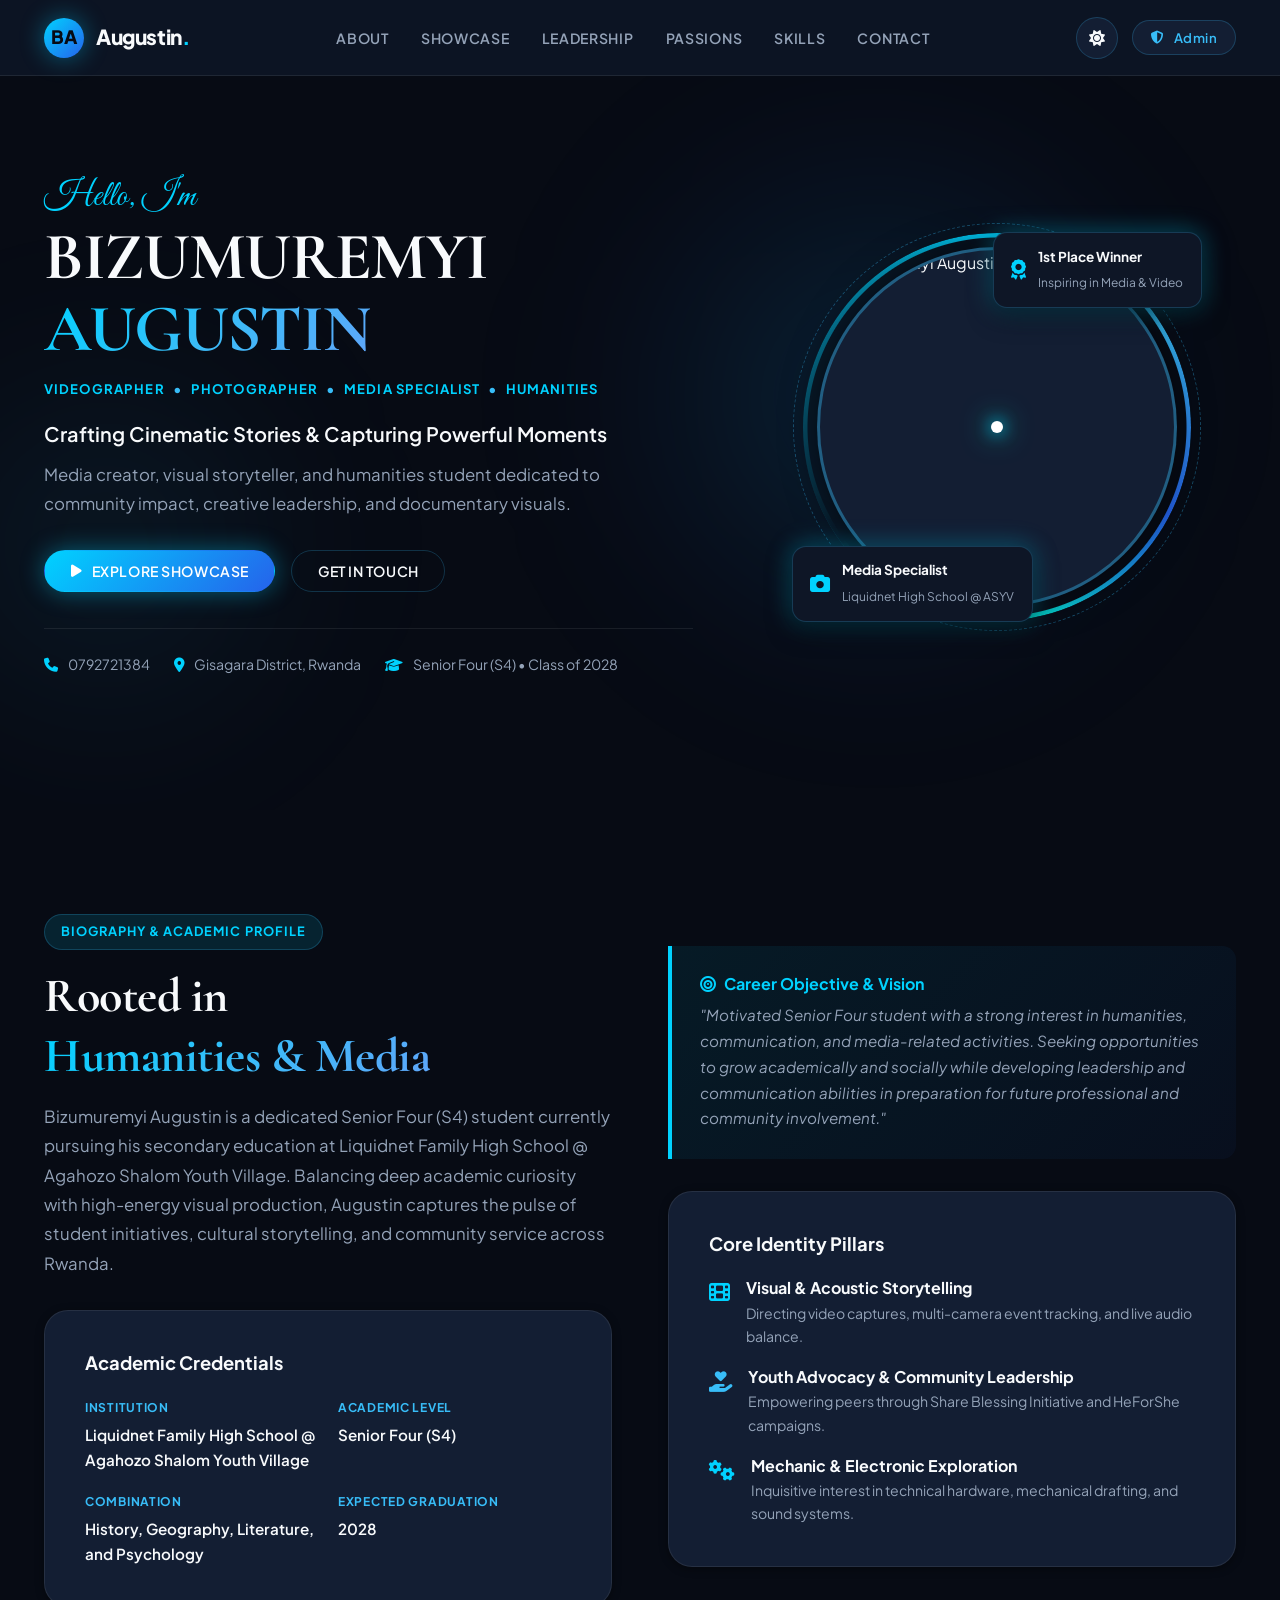
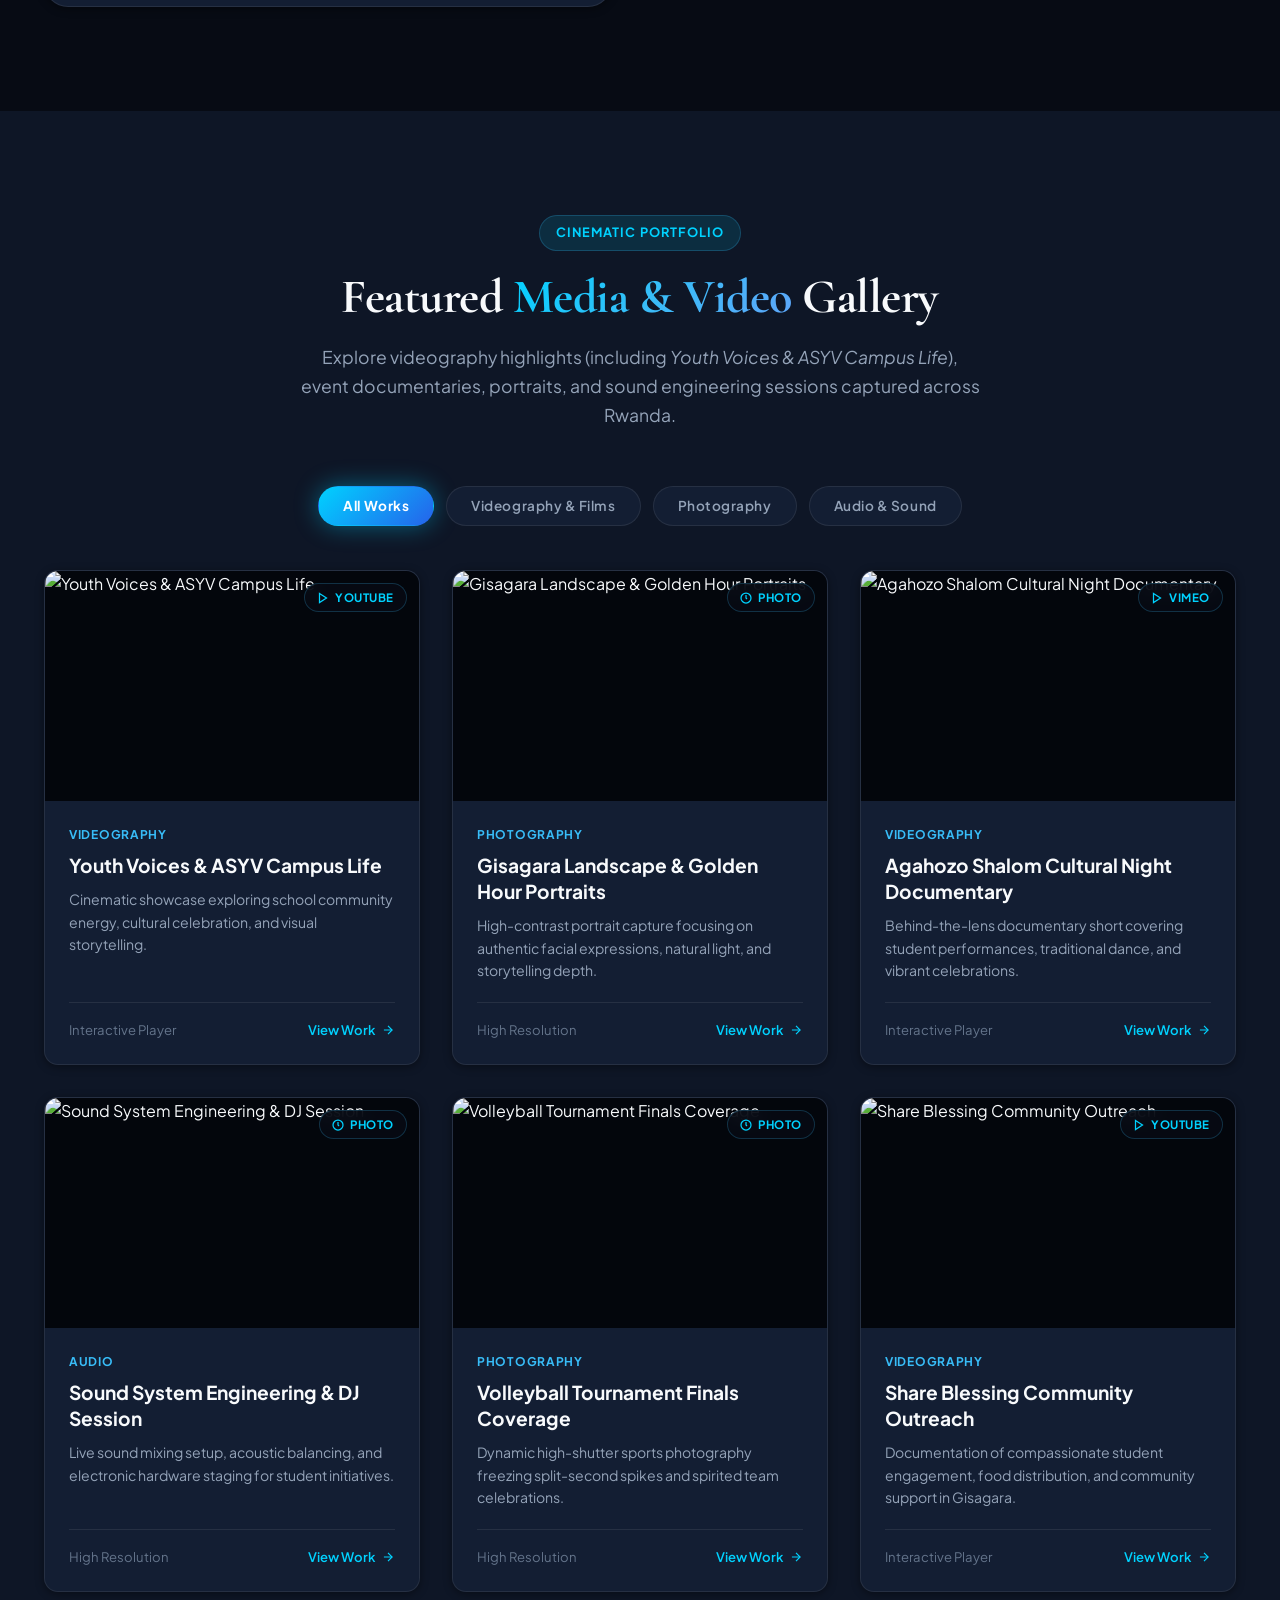
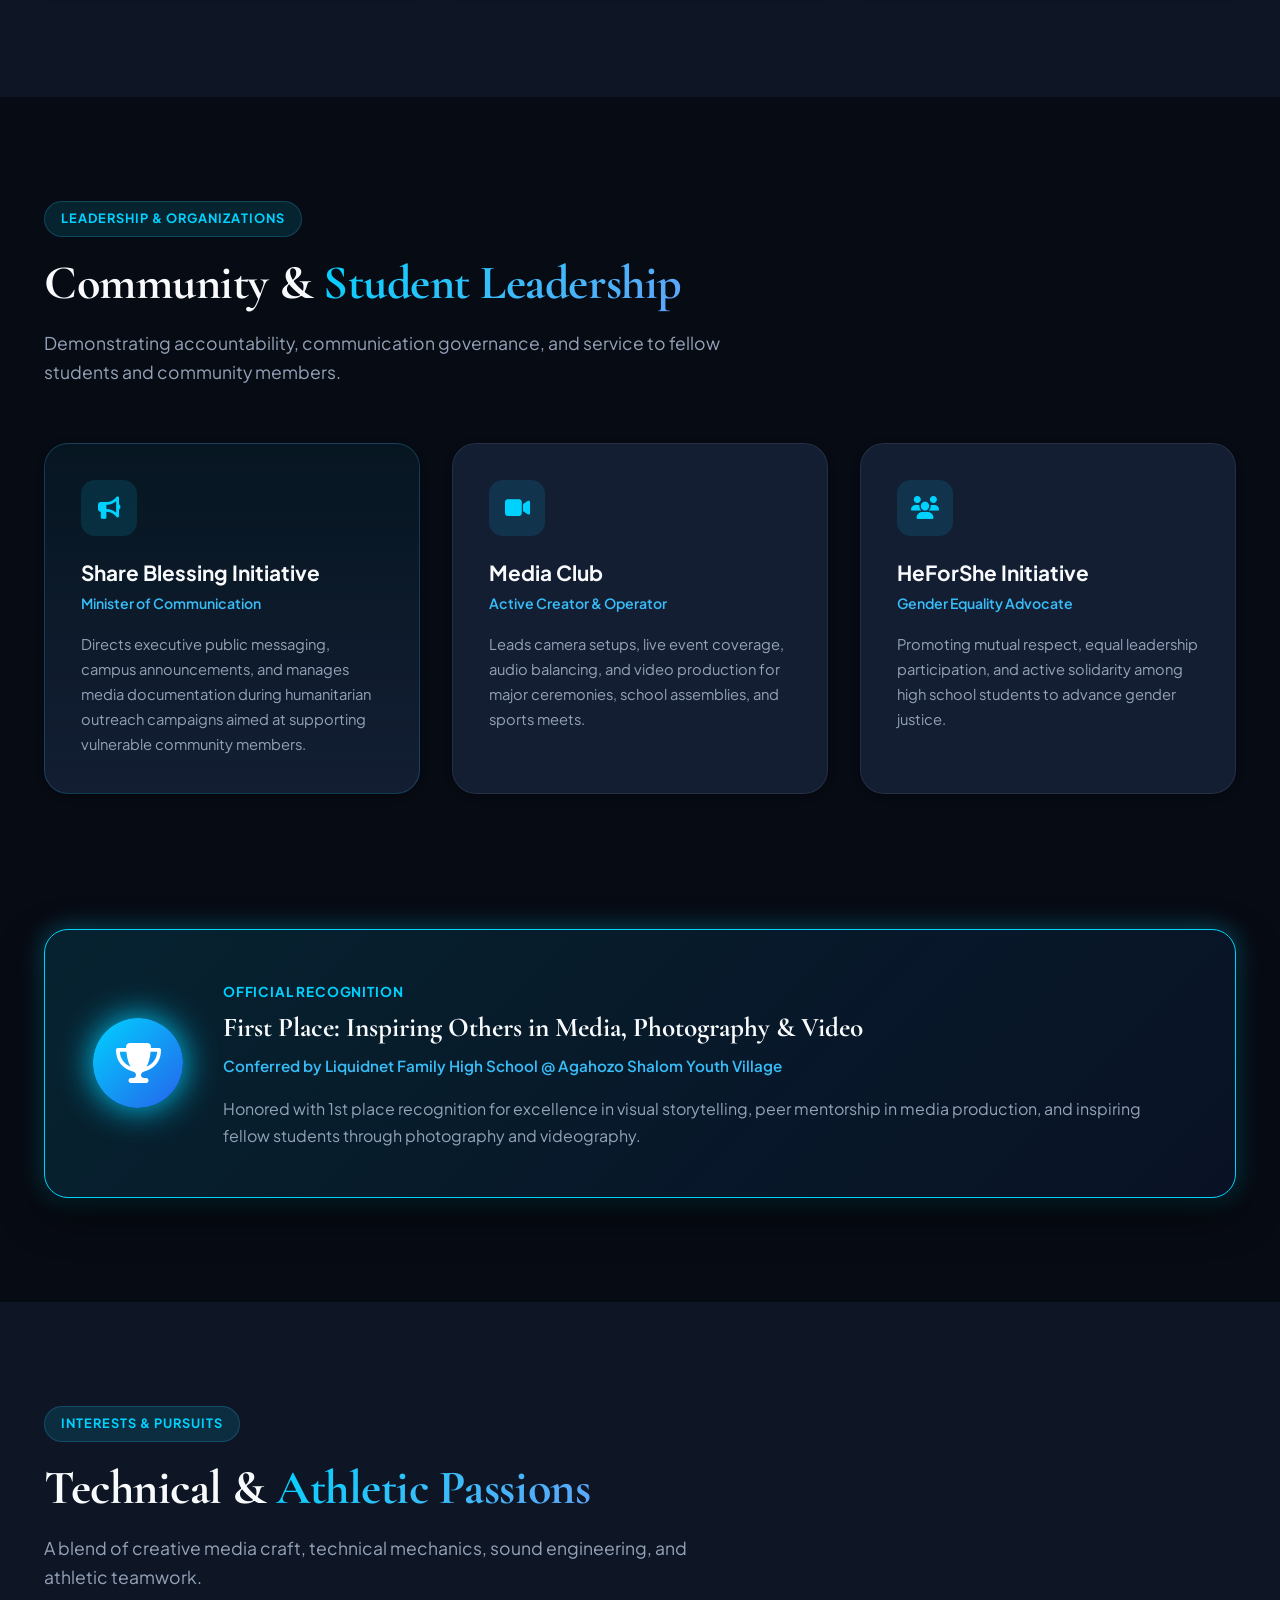
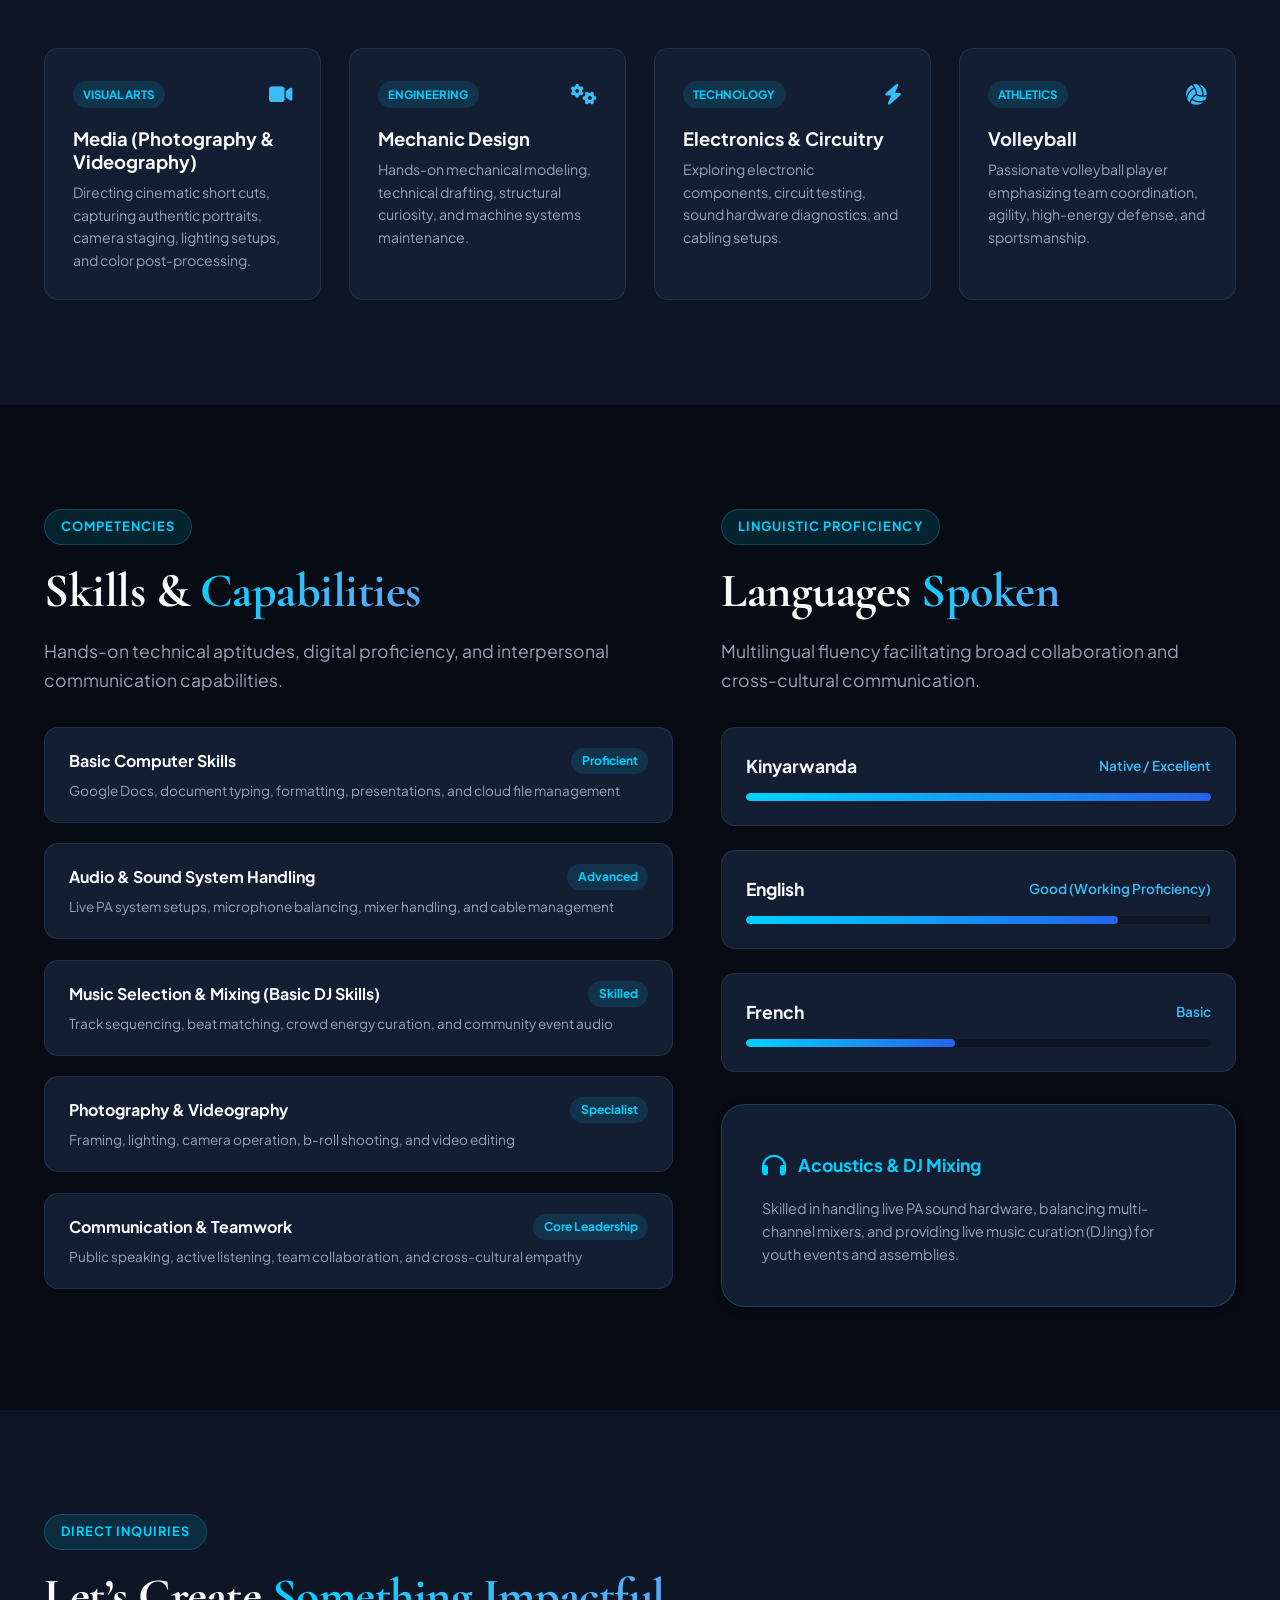
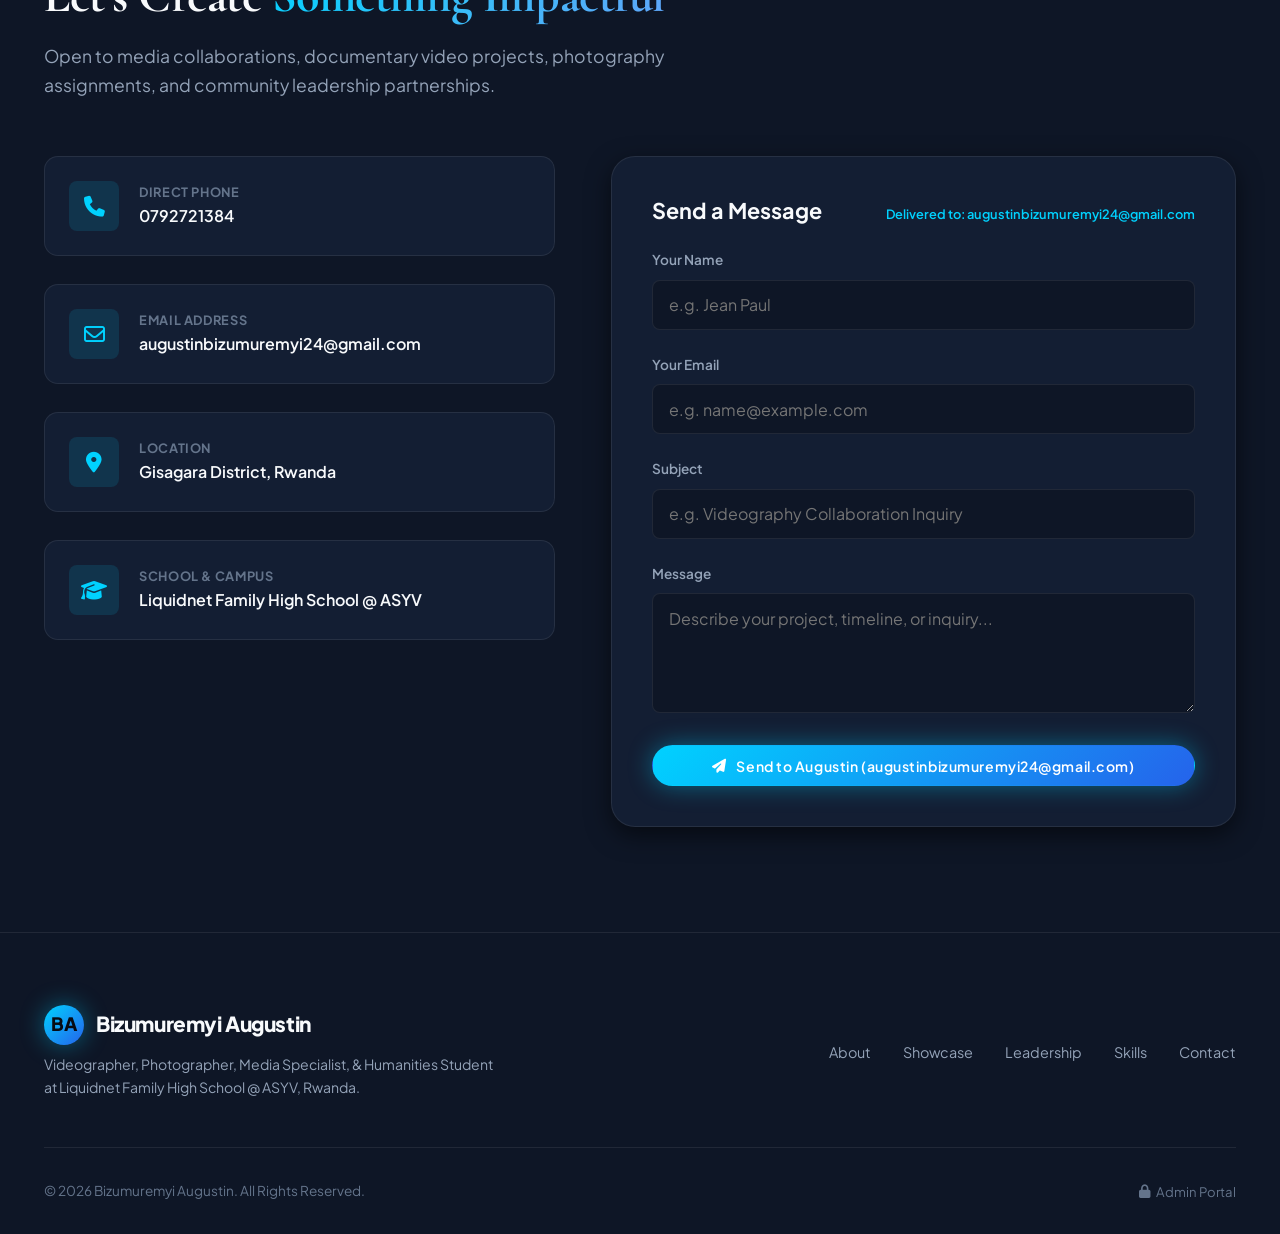
==== admin.html @ 3711e650 "My first commit" ====
<!DOCTYPE html>
<html lang="en">
<head>
  <meta charset="UTF-8">
  <meta name="viewport" content="width=device-width, initial-scale=1.0">
  <title>Admin Dashboard & Content Editor | Bizumuremyi Augustin Portfolio</title>
  <link rel="preconnect" href="https://fonts.googleapis.com">
  <link rel="preconnect" href="https://fonts.gstatic.com" crossorigin>
  <link href="https://fonts.googleapis.com/css2?family=Cormorant+Garamond:wght@600;700&family=Great+Vibes&family=Plus+Jakarta+Sans:wght@300;400;500;600;700;800&display=swap" rel="stylesheet">
  <link rel="stylesheet" href="https://cdnjs.cloudflare.com/ajax/libs/font-awesome/6.5.1/css/all.min.css">
  <link rel="icon" type="image/svg+xml" href="assets/favicon.svg">
  <link rel="stylesheet" href="css/admin.css">
</head>
<body class="admin-body">

  <!-- Top Admin Navigation Bar -->
  <header class="admin-topbar">
    <div class="topbar-left">
      <div class="admin-badge">
        <i class="fa-solid fa-shield-halved"></i>
        <span>ADMIN CMS</span>
      </div>
      <h1 class="topbar-title">Augustin E-Portfolio Editor</h1>
    </div>

    <div class="topbar-actions">
      <span id="supabaseStatusIndicator" class="status-indicator synced">
        <i class="fa-solid fa-cloud"></i>
        <span>Supabase: Connected</span>
      </span>
      <a href="index.html" target="_blank" class="btn btn-secondary btn-sm" title="Open public portfolio">
        <i class="fa-solid fa-arrow-up-right-from-square"></i>
        <span>View Live Site</span>
      </a>
      <button type="button" id="saveAllBtn" class="btn btn-primary btn-sm">
        <i class="fa-solid fa-floppy-disk"></i>
        <span>Save All Changes</span>
      </button>
      <button type="button" id="adminLogoutBtn" class="btn btn-outline btn-sm" title="Sign out of admin panel">
        <i class="fa-solid fa-right-from-bracket"></i>
        <span>Logout</span>
      </button>
    </div>
  </header>

  <div class="admin-layout">
    <!-- Sidebar Navigation -->
    <aside class="admin-sidebar">
      <div class="sidebar-user">
        <img src="https://images.unsplash.com/photo-1534528741775-53994a69daeb?auto=format&fit=crop&w=400&q=80" id="sidebarAvatar" alt="Admin Avatar" class="sidebar-avatar">
        <div>
          <strong id="sidebarUserName">Bizumuremyi Augustin</strong>
          <span class="user-role">Administrator</span>
        </div>
      </div>

      <nav class="sidebar-menu">
        <a href="#secHero" class="menu-item active"><i class="fa-solid fa-house-user"></i> Hero & Identity</a>
        <a href="#secMedia" class="menu-item"><i class="fa-solid fa-photo-film"></i> Upload & Media Showcase</a>
        <a href="#secAbout" class="menu-item"><i class="fa-solid fa-user-graduate"></i> About & Academics</a>
        <a href="#secSkills" class="menu-item"><i class="fa-solid fa-chart-simple"></i> Skills & Passions</a>
        <a href="#secLeadership" class="menu-item"><i class="fa-solid fa-users"></i> Clubs & Leadership</a>
        <a href="#secAchievements" class="menu-item"><i class="fa-solid fa-award"></i> Awards & Recognition</a>
        <a href="#secContact" class="menu-item"><i class="fa-solid fa-address-book"></i> Contact & Email</a>
        <a href="#secSupabase" class="menu-item"><i class="fa-solid fa-database"></i> Supabase Cloud Sync</a>
      </nav>

      <div class="sidebar-footer">
        <button type="button" id="resetDefaultsBtn" class="btn-text-danger">
          <i class="fa-solid fa-rotate-left"></i>
          <span>Reset Default Data</span>
        </button>
      </div>
    </aside>

    <!-- Main Content Editor -->
    <main class="admin-main">
      <form id="portfolioAdminForm" class="portfolio-admin-form">

        <!-- SECTION 1: HERO & PERSONAL IDENTITY -->
        <section id="secHero" class="editor-card">
          <div class="card-header">
            <div>
              <h2 class="card-title"><i class="fa-solid fa-house-user blue-icon"></i> Hero & Personal Identity</h2>
              <p class="card-subtitle">Manage greeting, headline, hero bio, and profile picture with revolving bright blue ring.</p>
            </div>
          </div>

          <div class="card-body">
            <div class="form-row-2">
              <div class="form-group">
                <label for="inputHeroGreeting">Script Greeting</label>
                <input type="text" id="inputHeroGreeting" class="form-input" placeholder="Hello, I'm">
              </div>
              <div class="form-group">
                <label for="inputHeroName">Full Name</label>
                <input type="text" id="inputHeroName" class="form-input" placeholder="Bizumuremyi Augustin">
              </div>
            </div>

            <div class="form-group">
              <label for="inputHeroRole">Professional Role & Vibe</label>
              <input type="text" id="inputHeroRole" class="form-input" placeholder="Videographer, Photographer, Media Specialist, & Humanities Student">
            </div>

            <div class="form-group">
              <label for="inputHeroHeadline">Dynamic Hero Headline</label>
              <input type="text" id="inputHeroHeadline" class="form-input" placeholder="Crafting Cinematic Stories & Capturing Powerful Moments">
            </div>

            <div class="form-group">
              <label for="inputHeroBio">Hero Subheadline / Bio Summary</label>
              <textarea id="inputHeroBio" class="form-textarea" rows="3"></textarea>
            </div>

            <!-- Profile Picture Uploader & Preview -->
            <div class="form-row-2 image-uploader-row">
              <div class="image-preview-box">
                <label>Profile Picture (Revolving Blue Ring)</label>
                <div class="preview-arch-container">
                  <img src="https://images.unsplash.com/photo-1534528741775-53994a69daeb?auto=format&fit=crop&w=400&q=80" id="heroImagePreview" alt="Profile Preview">
                </div>
              </div>

              <div class="image-upload-controls">
                <label>Upload New Profile Picture</label>
                <p class="help-text">Upload a picture from your computer (JPG, PNG, WEBP). It will be saved and rendered with the glowing bright blue ring.</p>
                <div class="file-dropzone" id="heroDropzone">
                  <i class="fa-solid fa-cloud-arrow-up dropzone-icon"></i>
                  <span>Click or drag image file here to upload</span>
                  <input type="file" id="heroImageFileInput" accept="image/*" class="file-input-hidden">
                </div>
                <div class="input-with-label">
                  <span class="prefix-label">Or Image URL:</span>
                  <input type="url" id="inputHeroImagePath" class="form-input" placeholder="https://images.unsplash.com/...">
                </div>
              </div>
            </div>
          </div>
        </section>

        <!-- SECTION 2: MEDIA & VIDEO SHOWCASE (PICTURE & VIDEO UPLOADS) -->
        <section id="secMedia" class="editor-card">
          <div class="card-header">
            <div>
              <h2 class="card-title"><i class="fa-solid fa-photo-film blue-icon"></i> Upload & Media Showcase Manager</h2>
              <p class="card-subtitle">Upload created videos or photos directly, or paste YouTube/Vimeo embed links for visitors to watch.</p>
            </div>
          </div>

          <div class="card-body">
            <!-- Add New Media Item Form -->
            <div style="background-color: var(--admin-bg-dark); border: 1px solid var(--admin-border); border-radius: 14px; padding: 1.75rem; margin-bottom: 2rem;">
              <h3 style="font-size: 1.1rem; color: var(--admin-blue); margin-bottom: 1rem; display: flex; align-items: center; gap: 0.5rem;">
                <i class="fa-solid fa-plus-circle"></i> Add New Media Item (Upload or Paste Link)
              </h3>

              <!-- Direct File Upload Dropzone -->
              <div class="file-dropzone" id="mediaFileDropzone" style="margin-bottom: 1.5rem;">
                <i class="fa-solid fa-file-arrow-up dropzone-icon"></i>
                <strong style="color: var(--admin-text-main);">Upload Picture or Video File from Computer</strong>
                <span style="font-size: 0.8rem; color: var(--admin-text-muted);">Supports MP4, WebM, JPG, PNG, WEBP</span>
                <input type="file" id="mediaFileInput" accept="image/*,video/mp4,video/webm" class="file-input-hidden">
              </div>

              <div class="form-row-2">
                <div class="form-group">
                  <label for="newMediaTitle">Project Title</label>
                  <input type="text" id="newMediaTitle" class="form-input" placeholder="e.g. ASYV Cultural Night Documentary">
                </div>
                <div class="form-group">
                  <label for="newMediaCategory">Category</label>
                  <select id="newMediaCategory" class="form-select">
                    <option value="videography">Videography & Films</option>
                    <option value="photography">Photography</option>
                    <option value="audio">Audio & Sound</option>
                  </select>
                </div>
              </div>

              <div class="form-row-2">
                <div class="form-group">
                  <label for="newMediaType">Media Format</label>
                  <select id="newMediaType" class="form-select">
                    <option value="youtube">YouTube Video</option>
                    <option value="vimeo">Vimeo Video</option>
                    <option value="image">High-Resolution Photo</option>
                    <option value="video">Direct HTML5 Video</option>
                  </select>
                </div>
                <div class="form-group">
                  <label for="newMediaUrl">Media URL / File Source</label>
                  <input type="text" id="newMediaUrl" class="form-input" placeholder="https://youtube.com/watch?v=... or uploaded file source">
                </div>
              </div>

              <div class="form-group">
                <label for="newMediaThumb">Custom Thumbnail Poster URL (Optional)</label>
                <input type="text" id="newMediaThumb" class="form-input" placeholder="Thumbnail image URL (Auto-detected for YouTube)">
              </div>

              <div class="form-group">
                <label for="newMediaDesc">Project Description & Story</label>
                <textarea id="newMediaDesc" class="form-textarea" rows="2" placeholder="Brief narrative about the camera angle, storytelling, and capture..."></textarea>
              </div>

              <button type="button" id="addNewMediaBtn" class="btn btn-primary">
                <i class="fa-solid fa-plus"></i> Add to Showcase Gallery
              </button>
            </div>

            <!-- Current Showcase Items Grid -->
            <div>
              <div style="display: flex; justify-content: space-between; align-items: center; margin-bottom: 1rem;">
                <h3 style="font-size: 1.1rem; font-weight: 700;">Live Showcase Items (<span id="adminMediaCount">0</span>)</h3>
                <span style="font-size: 0.8rem; color: var(--admin-text-muted);">Visible to visitors having the portfolio link</span>
              </div>
              <div id="adminMediaGrid" class="admin-media-grid">
                <!-- Rendered dynamically -->
              </div>
            </div>
          </div>
        </section>

        <!-- SECTION 3: ABOUT & ACADEMICS -->
        <section id="secAbout" class="editor-card">
          <div class="card-header">
            <div>
              <h2 class="card-title"><i class="fa-solid fa-user-graduate blue-icon"></i> About Me & Academic Credentials</h2>
              <p class="card-subtitle">Edit institution, graduation, combination, and career objective.</p>
            </div>
          </div>

          <div class="card-body">
            <div class="form-row-2">
              <div class="form-group">
                <label for="inputSchool">High School / Institution</label>
                <input type="text" id="inputSchool" class="form-input" placeholder="Liquidnet Family High School @ ASYV">
              </div>
              <div class="form-group">
                <label for="inputLevel">Academic Level</label>
                <input type="text" id="inputLevel" class="form-input" placeholder="Senior Four (S4)">
              </div>
            </div>

            <div class="form-row-2">
              <div class="form-group">
                <label for="inputCombo">Academic Combination</label>
                <input type="text" id="inputCombo" class="form-input" placeholder="History, Geography, Literature, and Psychology">
              </div>
              <div class="form-group">
                <label for="inputGrad">Expected Graduation Year</label>
                <input type="text" id="inputGrad" class="form-input" placeholder="2028">
              </div>
            </div>

            <div class="form-group">
              <label for="inputAboutBio">Detailed Biography</label>
              <textarea id="inputAboutBio" class="form-textarea" rows="4"></textarea>
            </div>

            <div class="form-group">
              <label for="inputCareerObjective">Career Objective & Vision</label>
              <textarea id="inputCareerObjective" class="form-textarea" rows="3"></textarea>
            </div>
          </div>
        </section>

        <!-- SECTION 4: SKILLS & PASSIONS -->
        <section id="secSkills" class="editor-card">
          <div class="card-header">
            <div>
              <h2 class="card-title"><i class="fa-solid fa-chart-simple blue-icon"></i> Skills & Capabilities</h2>
              <p class="card-subtitle">Manage technical skills, proficiency levels, and extracurricular passions.</p>
            </div>
          </div>

          <div class="card-body">
            <div id="adminSkillsList">
              <!-- Dynamically populated -->
            </div>

            <div style="background-color: var(--admin-bg-dark); border: 1px solid var(--admin-border-subtle); border-radius: 12px; padding: 1.25rem; margin-top: 1.5rem;">
              <h4 style="font-size: 0.95rem; margin-bottom: 0.75rem; color: var(--admin-blue);">Add New Skill</h4>
              <div class="form-row-2">
                <input type="text" id="newSkillName" class="form-input" placeholder="Skill Name (e.g. Drone Videography)">
                <input type="text" id="newSkillLevel" class="form-input" placeholder="Proficiency (e.g. Specialist)">
              </div>
              <div class="form-group">
                <input type="text" id="newSkillDetail" class="form-input" placeholder="Details (e.g. Aerial framing and flight safety)">
              </div>
              <button type="button" id="addNewSkillBtn" class="btn btn-primary btn-sm">Add Skill</button>
            </div>
          </div>
        </section>

        <!-- SECTION 5: CLUBS & LEADERSHIP -->
        <section id="secLeadership" class="editor-card">
          <div class="card-header">
            <div>
              <h2 class="card-title"><i class="fa-solid fa-users blue-icon"></i> Clubs & Leadership Positions</h2>
              <p class="card-subtitle">Minister of Communication, Media Club, and community advocacy initiatives.</p>
            </div>
          </div>

          <div class="card-body">
            <div id="adminLeadershipList">
              <!-- Dynamically populated -->
            </div>
          </div>
        </section>

        <!-- SECTION 6: AWARDS & ACHIEVEMENTS -->
        <section id="secAchievements" class="editor-card">
          <div class="card-header">
            <div>
              <h2 class="card-title"><i class="fa-solid fa-award blue-icon"></i> Official Awards & Recognition</h2>
              <p class="card-subtitle">Highlight honors received for visual storytelling and mentorship.</p>
            </div>
          </div>

          <div class="card-body">
            <div class="form-group">
              <label for="inputAwardTitle">Award Title</label>
              <input type="text" id="inputAwardTitle" class="form-input">
            </div>
            <div class="form-row-2">
              <div class="form-group">
                <label for="inputAwardIssuer">Conferred By / Institution</label>
                <input type="text" id="inputAwardIssuer" class="form-input">
              </div>
              <div class="form-group">
                <label for="inputAwardYear">Year Awarded</label>
                <input type="text" id="inputAwardYear" class="form-input">
              </div>
            </div>
            <div class="form-group">
              <label for="inputAwardDesc">Recognition Details</label>
              <textarea id="inputAwardDesc" class="form-textarea" rows="3"></textarea>
            </div>
          </div>
        </section>

        <!-- SECTION 7: CONTACT & EMAIL -->
        <section id="secContact" class="editor-card">
          <div class="card-header">
            <div>
              <h2 class="card-title"><i class="fa-solid fa-address-book blue-icon"></i> Contact Information & Recipient Email</h2>
              <p class="card-subtitle">Visitor messages are delivered directly to your email address.</p>
            </div>
          </div>

          <div class="card-body">
            <div class="form-row-2">
              <div class="form-group">
                <label for="inputPhone">Phone Number</label>
                <input type="text" id="inputPhone" class="form-input" placeholder="0792721384">
              </div>
              <div class="form-group">
                <label for="inputEmail">Inquiries Recipient Email</label>
                <input type="email" id="inputEmail" class="form-input" value="augustinbizumuremyi24@gmail.com">
              </div>
            </div>
            <div class="form-group">
              <label for="inputLocation">Physical District / Location</label>
              <input type="text" id="inputLocation" class="form-input" placeholder="Gisagara District, Rwanda">
            </div>
          </div>
        </section>

        <!-- SECTION 8: SUPABASE CLOUD STATUS -->
        <section id="secSupabase" class="editor-card">
          <div class="card-header">
            <div>
              <h2 class="card-title"><i class="fa-solid fa-database blue-icon"></i> Supabase Cloud Sync Status</h2>
              <p class="card-subtitle">Realtime cloud connection targeting table: <code style="color: var(--admin-blue);">augustin_portfolio_data</code></p>
            </div>
            <button type="button" id="forceSupabaseSyncBtn" class="btn btn-secondary btn-sm">
              <i class="fa-solid fa-arrows-rotate"></i> Force Cloud Sync
            </button>
          </div>
          <div class="card-body">
            <p style="font-size: 0.9rem; color: var(--admin-text-muted); margin-bottom: 1rem;">
              All changes saved in this editor synchronize live with your Supabase database. Anyone accessing your portfolio link will immediately view the updated biography, newly uploaded pictures, and video links.
            </p>
            <div style="display: flex; gap: 1rem; flex-wrap: wrap;">
              <span class="status-indicator synced"><i class="fa-solid fa-check"></i> Database: Connected</span>
              <span class="status-indicator" style="background: rgba(0, 210, 255, 0.1); color: var(--admin-blue);"><i class="fa-solid fa-table"></i> Table: augustin_portfolio_data</span>
            </div>
          </div>
        </section>

      </form>
    </main>
  </div>

  <!-- Toast Notification Container -->
  <div id="toastNotification" class="toast-notification"></div>

  <!-- Supabase CDN and Application Scripts -->
  <script src="https://cdn.jsdelivr.net/npm/@supabase/supabase-js@2"></script>
  <script src="js/supabase-config.js"></script>
  <script src="js/admin.js"></script>
</body>
</html>
---- css/admin.css ----
/**
 * Admin Dashboard CMS Stylesheet
 * Bizumuremyi Augustin Portfolio
 * Formatted and styled identically to dushime-teta-ella-portifolio CMS
 */

:root {
  --admin-bg-dark: #070B14;
  --admin-bg-surface: #0E1626;
  --admin-bg-card: #131E33;
  --admin-bg-card-hover: #192742;

  --admin-blue: #00D2FF;
  --admin-blue-light: #38BDF8;
  --admin-blue-deep: #2563EB;
  --admin-blue-glow: rgba(0, 210, 255, 0.35);

  --admin-text-main: #F8FAFC;
  --admin-text-muted: #94A3B8;
  --admin-border: rgba(56, 189, 248, 0.22);
  --admin-border-subtle: rgba(255, 255, 255, 0.08);

  --font-sans: 'Plus Jakarta Sans', -apple-system, BlinkMacSystemFont, 'Segoe UI', Roboto, sans-serif;
  --font-serif: 'Cormorant Garamond', Georgia, serif;
}

* {
  box-sizing: border-box;
  margin: 0;
  padding: 0;
}

body.admin-body {
  font-family: var(--font-sans);
  background-color: var(--admin-bg-dark);
  color: var(--admin-text-main);
  line-height: 1.6;
  min-height: 100vh;
  display: flex;
  flex-direction: column;
}

/* ================= Topbar ================= */
.admin-topbar {
  position: sticky;
  top: 0;
  height: 74px;
  background-color: rgba(14, 22, 38, 0.95);
  backdrop-filter: blur(14px);
  border-bottom: 1px solid var(--admin-border);
  display: flex;
  align-items: center;
  justify-content: space-between;
  padding: 0 2rem;
  z-index: 100;
}

.topbar-left {
  display: flex;
  align-items: center;
  gap: 1.25rem;
}

.admin-badge {
  display: inline-flex;
  align-items: center;
  gap: 0.5rem;
  padding: 0.35rem 0.85rem;
  border-radius: 9999px;
  background: rgba(0, 210, 255, 0.12);
  border: 1px solid rgba(0, 210, 255, 0.35);
  color: var(--admin-blue);
  font-size: 0.8rem;
  font-weight: 700;
  letter-spacing: 0.05em;
  text-transform: uppercase;
}

.topbar-title {
  font-size: 1.25rem;
  font-weight: 700;
  letter-spacing: -0.01em;
}

.topbar-actions {
  display: flex;
  align-items: center;
  gap: 0.85rem;
}

.status-indicator {
  display: inline-flex;
  align-items: center;
  gap: 0.5rem;
  padding: 0.4rem 0.9rem;
  border-radius: 9999px;
  font-size: 0.82rem;
  font-weight: 600;
}

.status-indicator.synced {
  background: rgba(16, 185, 129, 0.12);
  color: #10B981;
  border: 1px solid rgba(16, 185, 129, 0.3);
}

.btn {
  display: inline-flex;
  align-items: center;
  justify-content: center;
  gap: 0.5rem;
  padding: 0.65rem 1.25rem;
  border-radius: 9999px;
  font-size: 0.85rem;
  font-weight: 600;
  cursor: pointer;
  border: 1px solid transparent;
  transition: all 0.25s ease;
  text-decoration: none;
}

.btn-primary {
  background: linear-gradient(135deg, var(--admin-blue), var(--admin-blue-deep));
  color: #FFFFFF;
  box-shadow: 0 0 20px var(--admin-blue-glow);
}

.btn-primary:hover {
  filter: brightness(1.15);
  box-shadow: 0 0 30px var(--admin-blue);
  transform: translateY(-2px);
}

.btn-secondary {
  background: var(--admin-bg-card);
  border: 1px solid var(--admin-border);
  color: var(--admin-text-main);
}

.btn-secondary:hover {
  border-color: var(--admin-blue);
  color: var(--admin-blue);
}

.btn-outline {
  background: transparent;
  border: 1px solid var(--admin-border-subtle);
  color: var(--admin-text-muted);
}

.btn-outline:hover {
  border-color: #EF4444;
  color: #EF4444;
}

/* ================= Layout ================= */
.admin-layout {
  display: grid;
  grid-template-columns: 280px 1fr;
  flex: 1;
}

/* Sidebar */
.admin-sidebar {
  background-color: var(--admin-bg-surface);
  border-right: 1px solid var(--admin-border-subtle);
  padding: 2rem 1.25rem;
  display: flex;
  flex-direction: column;
  position: sticky;
  top: 74px;
  height: calc(100vh - 74px);
  overflow-y: auto;
}

.sidebar-user {
  display: flex;
  align-items: center;
  gap: 0.85rem;
  padding-bottom: 1.5rem;
  margin-bottom: 1.5rem;
  border-bottom: 1px solid var(--admin-border-subtle);
}

.sidebar-avatar {
  width: 48px;
  height: 48px;
  border-radius: 50%;
  object-fit: cover;
  border: 2px solid var(--admin-blue);
  box-shadow: 0 0 14px var(--admin-blue-glow);
}

.user-role {
  display: block;
  font-size: 0.78rem;
  color: var(--admin-blue);
  font-weight: 600;
  text-transform: uppercase;
  letter-spacing: 0.05em;
}

.sidebar-menu {
  display: flex;
  flex-direction: column;
  gap: 0.4rem;
  flex: 1;
}

.menu-item {
  display: flex;
  align-items: center;
  gap: 0.75rem;
  padding: 0.75rem 1rem;
  border-radius: 10px;
  color: var(--admin-text-muted);
  font-size: 0.9rem;
  font-weight: 600;
  text-decoration: none;
  transition: all 0.2s ease;
}

.menu-item i {
  font-size: 1.05rem;
  width: 22px;
  color: var(--admin-text-muted);
  transition: color 0.2s ease;
}

.menu-item:hover, .menu-item.active {
  background: rgba(0, 210, 255, 0.1);
  color: var(--admin-blue);
}

.menu-item:hover i, .menu-item.active i {
  color: var(--admin-blue);
}

.sidebar-footer {
  padding-top: 1.5rem;
  border-top: 1px solid var(--admin-border-subtle);
}

.btn-text-danger {
  background: none;
  border: none;
  color: #EF4444;
  font-size: 0.85rem;
  font-weight: 600;
  display: flex;
  align-items: center;
  gap: 0.5rem;
  cursor: pointer;
  padding: 0.5rem;
}

.btn-text-danger:hover {
  text-decoration: underline;
}

/* Main Content */
.admin-main {
  padding: 2.5rem 3rem;
  max-width: 1100px;
  margin: 0 auto;
  width: 100%;
}

.portfolio-admin-form {
  display: flex;
  flex-direction: column;
  gap: 2.5rem;
}

/* Editor Cards */
.editor-card {
  background-color: var(--admin-bg-surface);
  border: 1px solid var(--admin-border-subtle);
  border-radius: 18px;
  overflow: hidden;
  box-shadow: 0 4px 20px rgba(0, 0, 0, 0.3);
  transition: border-color 0.25s ease;
}

.editor-card:hover {
  border-color: var(--admin-border);
}

.card-header {
  padding: 1.75rem 2rem;
  border-bottom: 1px solid var(--admin-border-subtle);
  display: flex;
  align-items: center;
  justify-content: space-between;
  background: rgba(19, 30, 51, 0.5);
}

.card-title {
  font-size: 1.25rem;
  display: flex;
  align-items: center;
  gap: 0.65rem;
  font-weight: 700;
}

.blue-icon {
  color: var(--admin-blue);
}

.card-subtitle {
  font-size: 0.85rem;
  color: var(--admin-text-muted);
  margin-top: 0.2rem;
}

.card-body {
  padding: 2rem;
}

/* Forms */
.form-row-2 {
  display: grid;
  grid-template-columns: 1fr 1fr;
  gap: 1.5rem;
  margin-bottom: 1.5rem;
}

.form-group {
  margin-bottom: 1.5rem;
}

.form-group label {
  display: block;
  font-size: 0.85rem;
  font-weight: 600;
  color: var(--admin-text-muted);
  margin-bottom: 0.5rem;
}

.form-input, .form-textarea, .form-select {
  width: 100%;
  padding: 0.85rem 1rem;
  border-radius: 10px;
  background-color: var(--admin-bg-dark);
  border: 1px solid var(--admin-border-subtle);
  color: var(--admin-text-main);
  font-family: inherit;
  font-size: 0.92rem;
  transition: all 0.2s ease;
}

.form-input:focus, .form-textarea:focus, .form-select:focus {
  outline: none;
  border-color: var(--admin-blue);
  box-shadow: 0 0 0 3px rgba(0, 210, 255, 0.15);
}

.form-textarea {
  resize: vertical;
  min-height: 90px;
}

/* Profile Picture & Media Uploader Dropzones */
.image-uploader-row {
  align-items: center;
}

.image-preview-box {
  display: flex;
  flex-direction: column;
  align-items: center;
  gap: 0.75rem;
}

.preview-arch-container {
  position: relative;
  width: 170px;
  height: 170px;
  border-radius: 50%;
  overflow: hidden;
  border: 3px solid var(--admin-blue);
  box-shadow: 0 0 25px var(--admin-blue-glow);
}

.preview-arch-container img {
  width: 100%;
  height: 100%;
  object-fit: cover;
}

.image-upload-controls {
  display: flex;
  flex-direction: column;
  gap: 0.75rem;
}

.help-text {
  font-size: 0.8rem;
  color: var(--admin-text-muted);
  line-height: 1.5;
}

.file-dropzone {
  border: 2px dashed var(--admin-border);
  border-radius: 12px;
  padding: 1.75rem;
  text-align: center;
  background: rgba(0, 210, 255, 0.04);
  cursor: pointer;
  position: relative;
  transition: all 0.25s ease;
  display: flex;
  flex-direction: column;
  align-items: center;
  gap: 0.5rem;
}

.file-dropzone:hover {
  background: rgba(0, 210, 255, 0.1);
  border-color: var(--admin-blue);
  box-shadow: 0 0 20px var(--admin-blue-glow);
}

.dropzone-icon {
  font-size: 2rem;
  color: var(--admin-blue);
}

.file-input-hidden {
  position: absolute;
  inset: 0;
  opacity: 0;
  cursor: pointer;
  width: 100%;
  height: 100%;
}

.input-with-label {
  display: flex;
  align-items: center;
  gap: 0.75rem;
}

.prefix-label {
  font-size: 0.8rem;
  color: var(--admin-text-muted);
  white-space: nowrap;
}

/* Media Item Card inside Admin Showcase */
.admin-media-grid {
  display: grid;
  grid-template-columns: repeat(auto-fill, minmax(280px, 1fr));
  gap: 1.25rem;
  margin-top: 1.5rem;
}

.admin-media-card {
  background-color: var(--admin-bg-card);
  border: 1px solid var(--admin-border-subtle);
  border-radius: 12px;
  overflow: hidden;
  position: relative;
  display: flex;
  flex-direction: column;
}

.admin-media-thumb {
  width: 100%;
  height: 140px;
  background: #000;
  position: relative;
}

.admin-media-thumb img, .admin-media-thumb video {
  width: 100%;
  height: 100%;
  object-fit: cover;
}

.admin-media-badge {
  position: absolute;
  top: 8px;
  right: 8px;
  padding: 0.2rem 0.55rem;
  border-radius: 9999px;
  background: rgba(7, 11, 20, 0.85);
  font-size: 0.7rem;
  color: var(--admin-blue);
  font-weight: 700;
  text-transform: uppercase;
}

.admin-media-info {
  padding: 1rem;
  flex: 1;
  display: flex;
  flex-direction: column;
}

.admin-media-title {
  font-size: 0.95rem;
  font-weight: 700;
  margin-bottom: 0.25rem;
  white-space: nowrap;
  overflow: hidden;
  text-overflow: ellipsis;
}

.admin-media-desc {
  font-size: 0.8rem;
  color: var(--admin-text-muted);
  line-height: 1.4;
  margin-bottom: 0.85rem;
  display: -webkit-box;
  -webkit-line-clamp: 2;
  -webkit-box-orient: vertical;
  overflow: hidden;
}

.admin-media-actions {
  display: flex;
  justify-content: flex-end;
  gap: 0.5rem;
  margin-top: auto;
  padding-top: 0.5rem;
  border-top: 1px solid var(--admin-border-subtle);
}

.btn-icon-danger {
  background: rgba(239, 68, 68, 0.12);
  color: #EF4444;
  border: 1px solid rgba(239, 68, 68, 0.25);
  border-radius: 8px;
  width: 32px;
  height: 32px;
  cursor: pointer;
  display: flex;
  align-items: center;
  justify-content: center;
}

.btn-icon-danger:hover {
  background: #EF4444;
  color: #FFFFFF;
}

/* Dynamic Items Editor List */
.dynamic-item-row {
  background: var(--admin-bg-card);
  border: 1px solid var(--admin-border-subtle);
  border-radius: 10px;
  padding: 1rem;
  margin-bottom: 0.75rem;
  display: flex;
  align-items: center;
  justify-content: space-between;
  gap: 1rem;
}

/* Toast */
.toast-notification {
  position: fixed;
  bottom: 2rem;
  right: 2rem;
  z-index: 10000;
}

@media (max-width: 900px) {
  .admin-layout {
    grid-template-columns: 1fr;
  }
  .admin-sidebar {
    display: none;
  }
  .admin-main {
    padding: 1.5rem;
  }
  .form-row-2 {
    grid-template-columns: 1fr;
  }
}
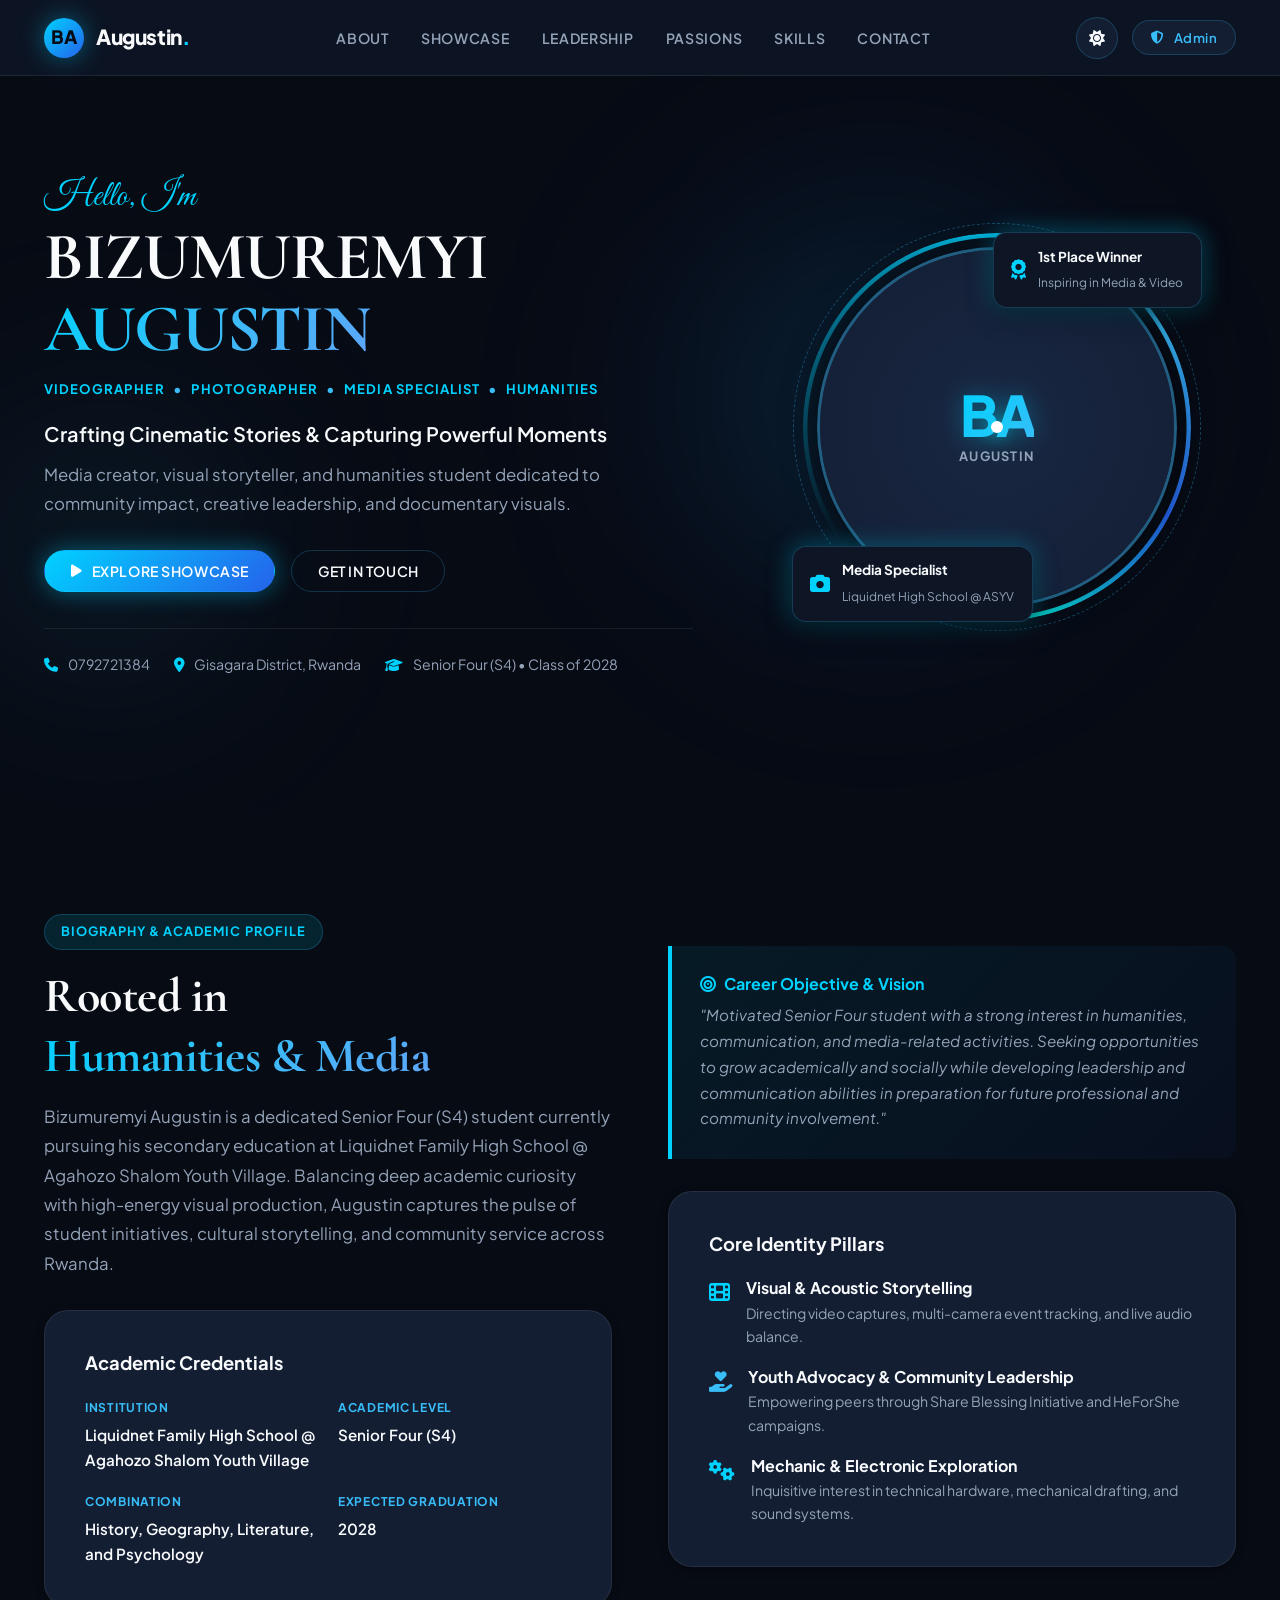
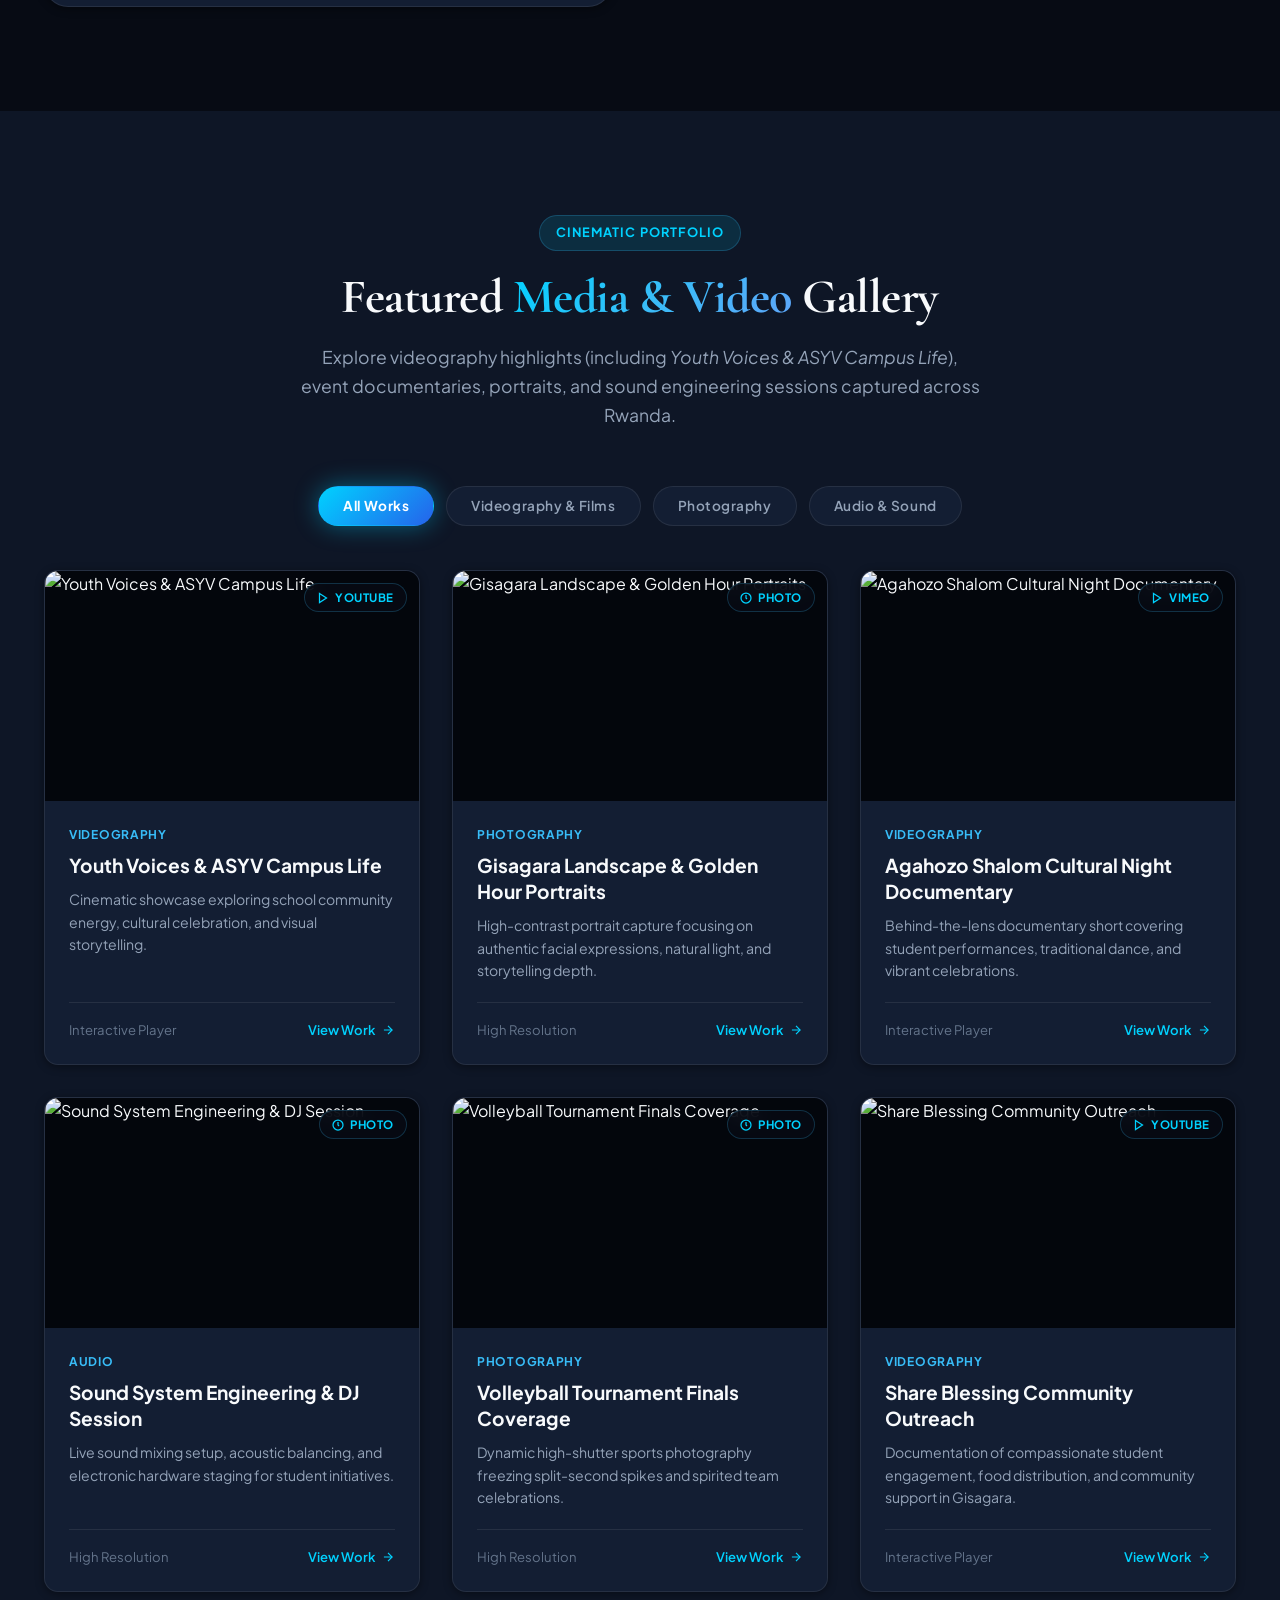
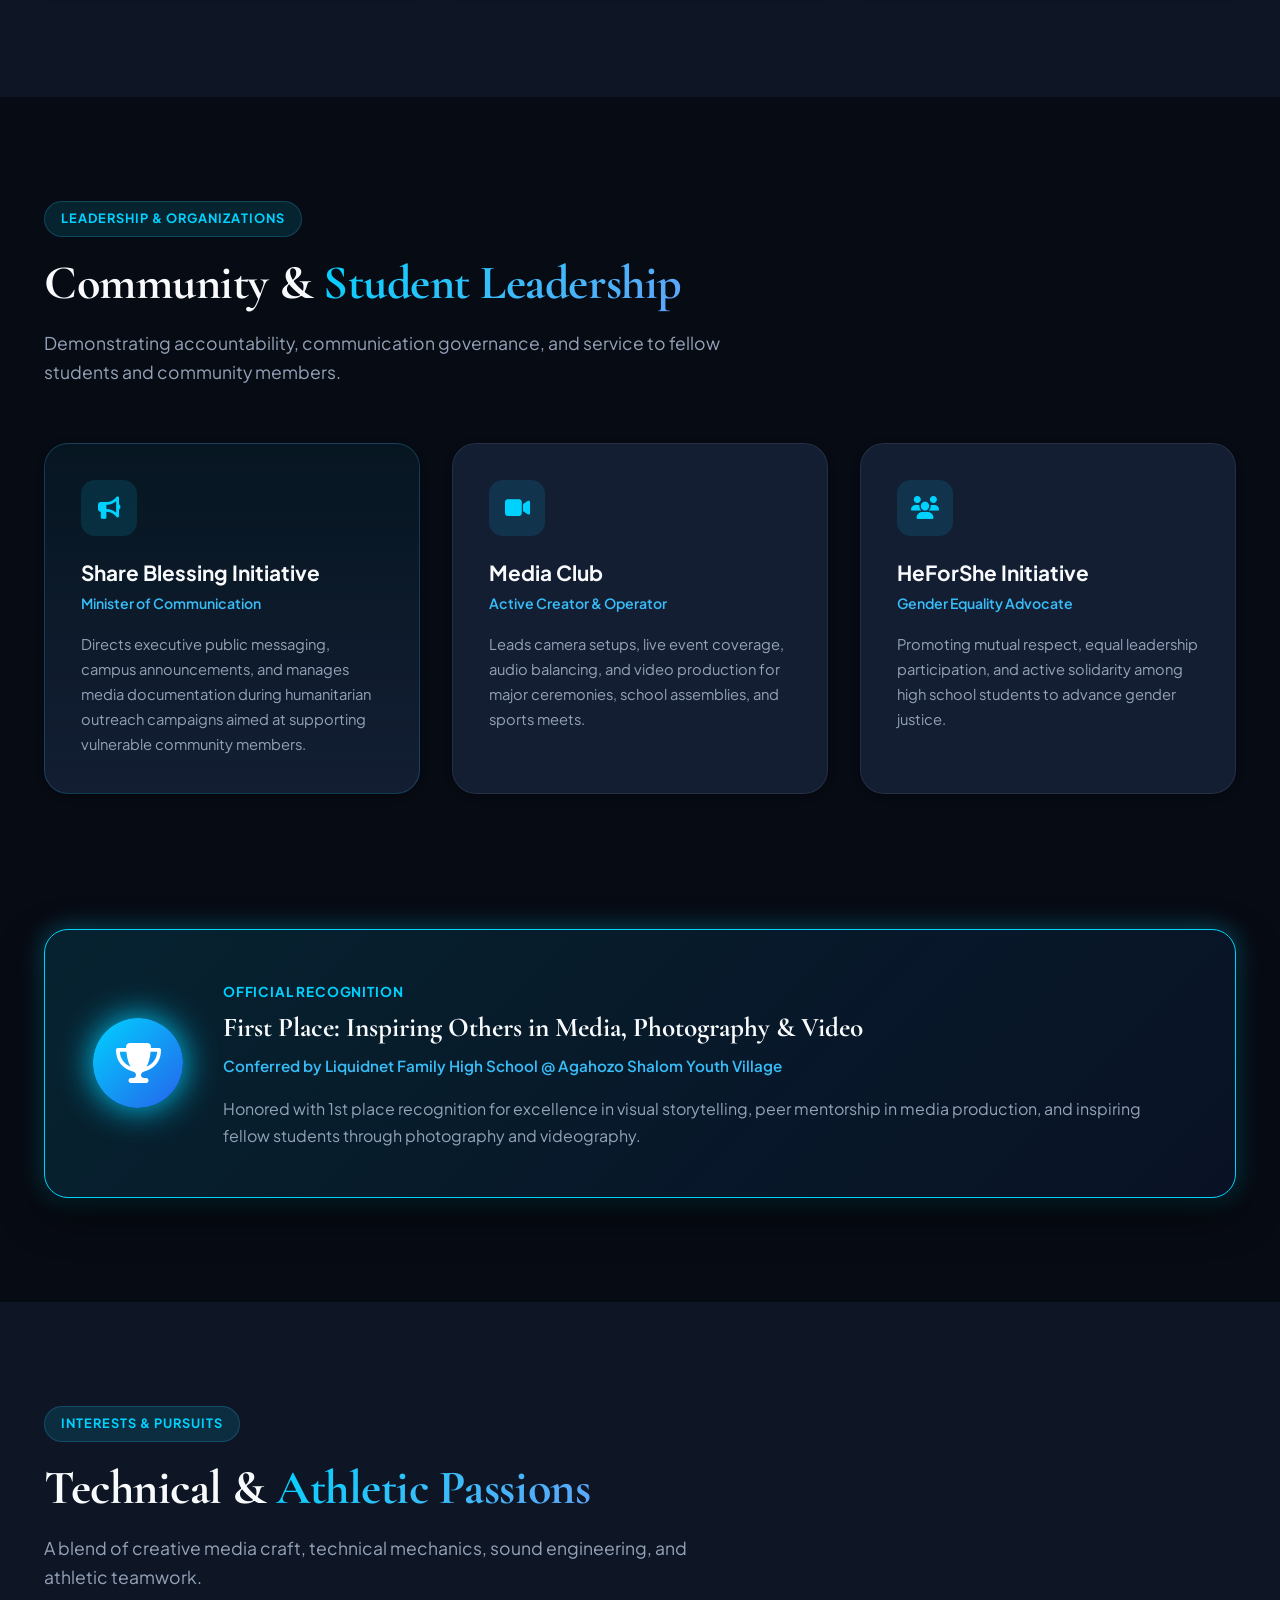
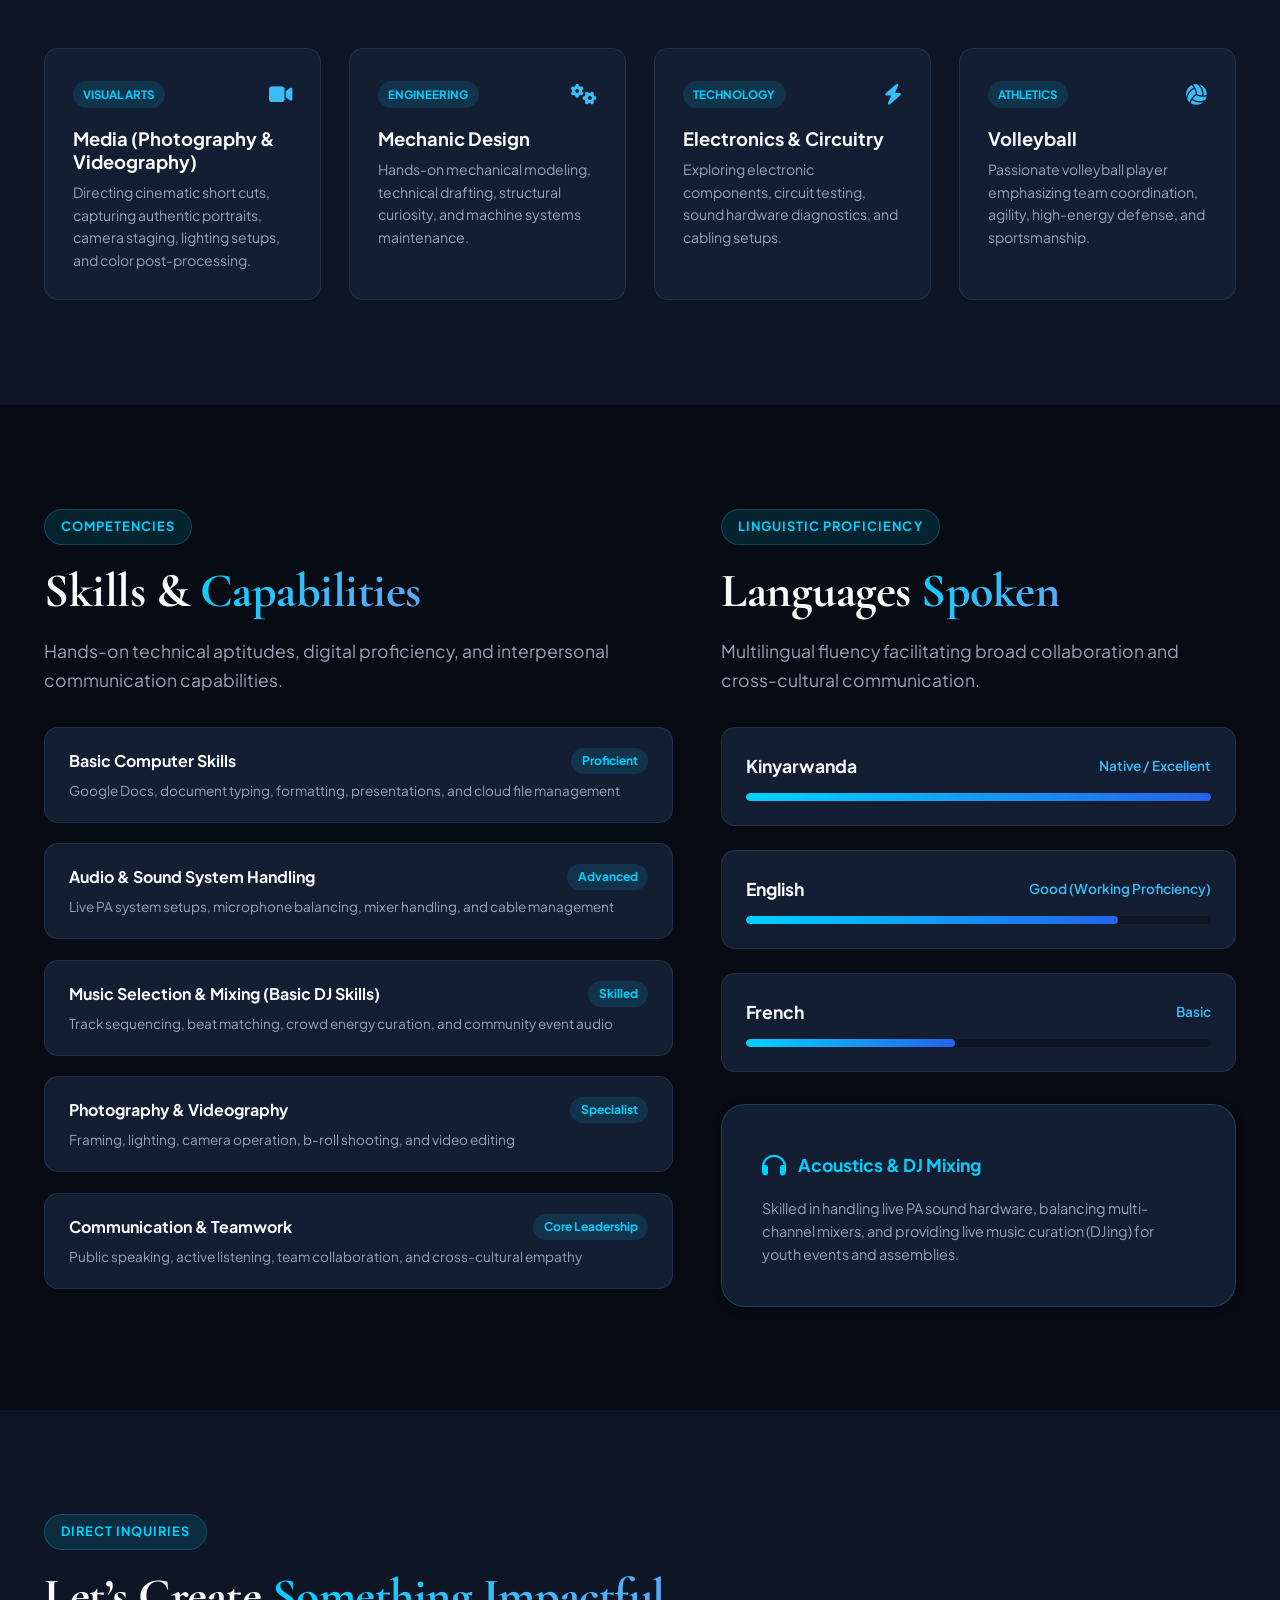
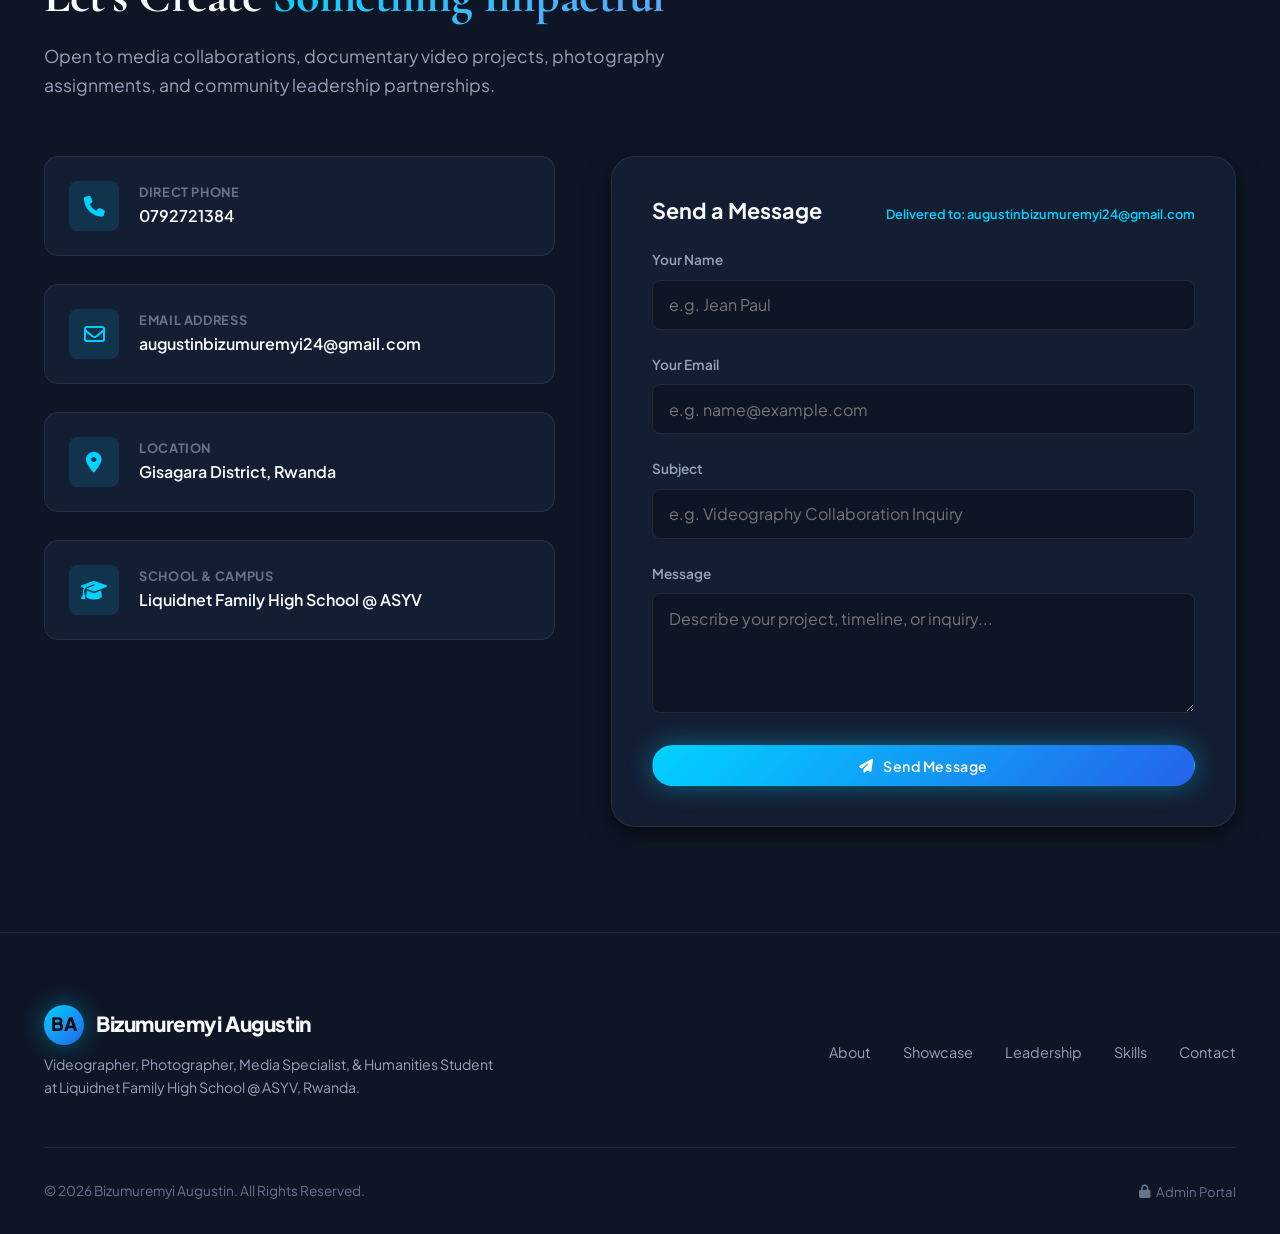
==== commit a1c70074: "This is the second commit" ====
--- a/admin.html
+++ b/admin.html
@@ -47,7 +47,13 @@
     <!-- Sidebar Navigation -->
     <aside class="admin-sidebar">
       <div class="sidebar-user">
-        <img src="https://images.unsplash.com/photo-1534528741775-53994a69daeb?auto=format&fit=crop&w=400&q=80" id="sidebarAvatar" alt="Admin Avatar" class="sidebar-avatar">
+        <div class="sidebar-avatar-wrapper">
+          <div class="image-loading-placeholder mini" id="sidebarAvatarLoader">
+            <div class="loader-spinner mini"></div>
+          </div>
+          <div class="avatar-fallback-placeholder mini" id="sidebarAvatarFallback" style="display: none;">BA</div>
+          <img id="sidebarAvatar" alt="Admin Avatar" class="sidebar-avatar" style="display: none;">
+        </div>
         <div>
           <strong id="sidebarUserName">Bizumuremyi Augustin</strong>
           <span class="user-role">Administrator</span>
@@ -117,8 +123,15 @@
             <div class="form-row-2 image-uploader-row">
               <div class="image-preview-box">
                 <label>Profile Picture (Revolving Blue Ring)</label>
-                <div class="preview-arch-container">
-                  <img src="https://images.unsplash.com/photo-1534528741775-53994a69daeb?auto=format&fit=crop&w=400&q=80" id="heroImagePreview" alt="Profile Preview">
+                <div class="preview-arch-container" id="adminHeroPreviewContainer">
+                  <div class="image-loading-placeholder" id="adminHeroImageLoader">
+                    <div class="loader-spinner"></div>
+                    <span class="loader-text">Loading image...</span>
+                  </div>
+                  <div class="avatar-fallback-placeholder" id="adminAvatarFallback" style="display: none;">
+                    <span class="avatar-initials">BA</span>
+                  </div>
+                  <img id="heroImagePreview" alt="Profile Preview" style="display: none;">
                 </div>
               </div>
 
--- a/css/admin.css
+++ b/css/admin.css
@@ -372,6 +372,37 @@
   gap: 0.75rem;
 }
 
+.sidebar-avatar-wrapper {
+  position: relative;
+  width: 48px;
+  height: 48px;
+  border-radius: 50%;
+  overflow: hidden;
+  border: 2px solid var(--admin-blue);
+  box-shadow: 0 0 14px var(--admin-blue-glow);
+  display: flex;
+  align-items: center;
+  justify-content: center;
+  background: var(--admin-bg-card);
+  flex-shrink: 0;
+}
+
+.sidebar-avatar-wrapper .sidebar-avatar {
+  width: 100%;
+  height: 100%;
+  object-fit: cover;
+  border: none;
+  box-shadow: none;
+}
+
+.sidebar-avatar-fallback {
+  font-size: 1.1rem;
+  font-weight: 800;
+  color: var(--admin-blue);
+  letter-spacing: -0.05em;
+  user-select: none;
+}
+
 .preview-arch-container {
   position: relative;
   width: 170px;
@@ -380,12 +411,78 @@
   overflow: hidden;
   border: 3px solid var(--admin-blue);
   box-shadow: 0 0 25px var(--admin-blue-glow);
+  display: flex;
+  align-items: center;
+  justify-content: center;
+  background: var(--admin-bg-card);
 }
 
 .preview-arch-container img {
   width: 100%;
   height: 100%;
   object-fit: cover;
+}
+
+/* Image loading placeholder & spinner in Admin */
+.image-loading-placeholder {
+  position: absolute;
+  inset: 0;
+  display: flex;
+  flex-direction: column;
+  align-items: center;
+  justify-content: center;
+  gap: 0.5rem;
+  background: rgba(14, 22, 38, 0.95);
+  z-index: 3;
+}
+
+.image-loading-placeholder.mini {
+  gap: 0;
+}
+
+.loader-spinner {
+  width: 32px;
+  height: 32px;
+  border-radius: 50%;
+  border: 2.5px solid rgba(56, 189, 248, 0.2);
+  border-top-color: var(--admin-blue);
+  border-right-color: var(--admin-blue-light);
+  animation: spinnerRotate 0.8s linear infinite;
+}
+
+.loader-spinner.mini {
+  width: 20px;
+  height: 20px;
+  border-width: 2px;
+}
+
+.loader-text {
+  font-size: 0.75rem;
+  font-weight: 700;
+  color: var(--admin-blue-light);
+  text-transform: uppercase;
+  letter-spacing: 0.05em;
+}
+
+@keyframes spinnerRotate {
+  to { transform: rotate(360deg); }
+}
+
+.avatar-fallback-placeholder {
+  position: absolute;
+  inset: 0;
+  display: flex;
+  align-items: center;
+  justify-content: center;
+  background: var(--admin-bg-card);
+  color: var(--admin-blue);
+}
+
+.avatar-fallback-placeholder .avatar-initials {
+  font-size: 2.5rem;
+  font-weight: 900;
+  letter-spacing: -0.05em;
+  color: var(--admin-blue);
 }
 
 .image-upload-controls {
